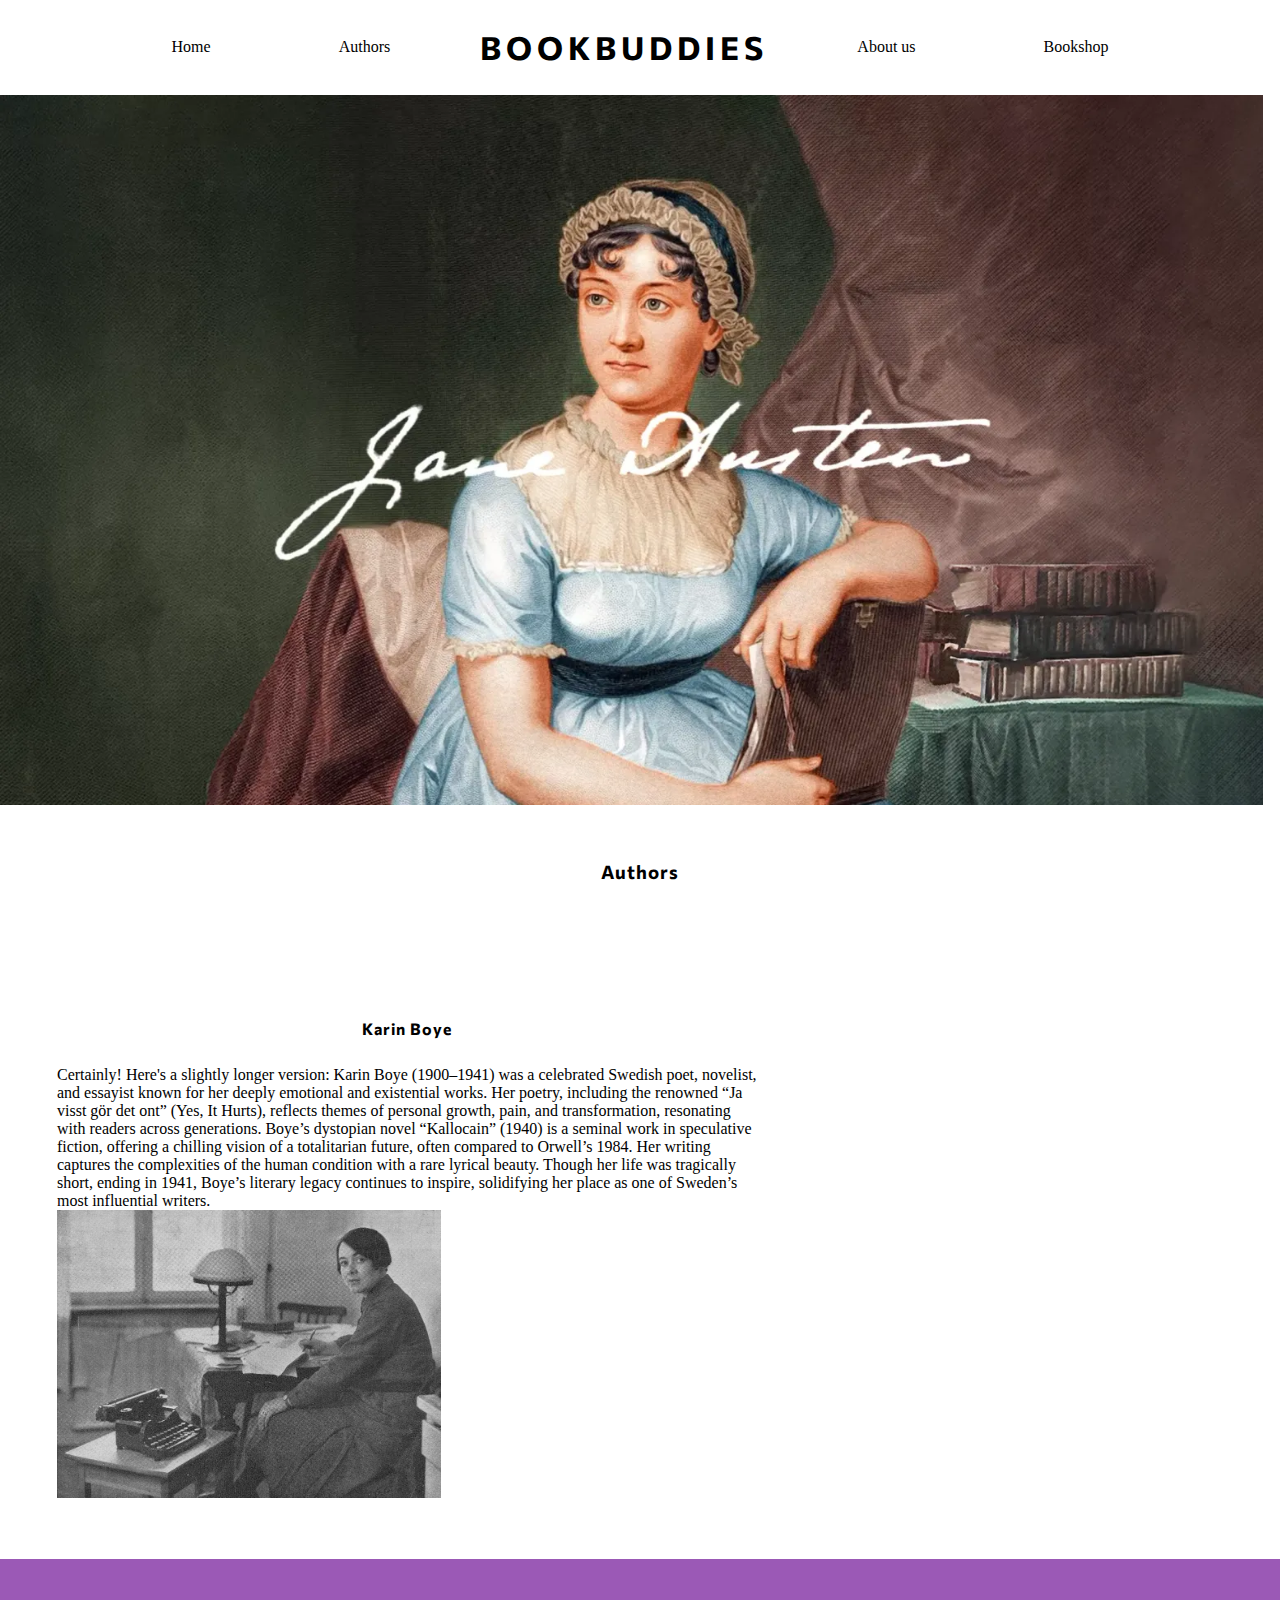
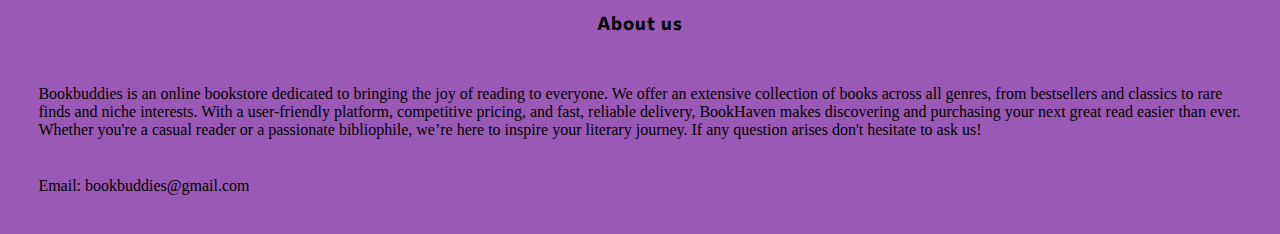
==== HTML/index2.html @ 6ad6a50b "The first page finished and the second page almost finished!" ====
<!DOCTYPE html>
<html lang="en">
<head>
    <meta charset="UTF-8">
    <meta name="viewport" content="width=device-width, initial-scale=1.0">
    <link rel="stylesheet" href="/CSS/stylesheet.css">
    <title>Authors</title>
    <link href="https://fonts.googleapis.com/css2?family=Commissioner:wght@100..900&display=swap" rel="stylesheett">
</head>
<body class="authorspage">
    <header>
        <nav class="navbar">
            <a class="navbars" href="/HTML/index.html"> Home </a>
            <a class="navbars" href="/HTML/index2.html"> Authors </a>
            <h1>BOOKBUDDIES</h1>
            <a class="navbars" href=about> About us </a>
            <a class="navbars" href=bookshop> Bookshop </a>
        </nav>

        <img class="janeausten" src="/img/janeausten.webp" alt="jane Auten">
    </header>
    <h3 class="allauthors">Authors</h3>

    <section1 class="Karinauthor">
        <h4 class="Karinauthorhd">Karin Boye</h4>
        <p>
            Certainly! Here's a slightly longer version:
            
            Karin Boye (1900–1941) was a celebrated Swedish poet, novelist, and essayist known for her deeply emotional and existential works. Her poetry, including the renowned “Ja visst gör det ont” (Yes, It Hurts), reflects themes of personal growth, pain, and transformation, resonating with readers across generations.
            
            Boye’s dystopian novel “Kallocain” (1940) is a seminal work in speculative fiction, offering a chilling vision of a totalitarian future, often compared to Orwell’s 1984. Her writing captures the complexities of the human condition with a rare lyrical beauty.
            
            Though her life was tragically short, ending in 1941, Boye’s literary legacy continues to inspire, solidifying her place as one of Sweden’s most influential writers.</p>
        <img class="karinboy" src="/img/Karinboye.jpg" alt="Karin Boye">
        
    </section1>

    <footer class="footer">
        <h3 class="about">About us</h3>
        <p class="fttext">Bookbuddies is an online bookstore dedicated to bringing the joy of reading to everyone. We offer an extensive collection of books across all genres, from bestsellers and classics to rare finds and niche interests. With a user-friendly platform, competitive pricing, and fast, reliable delivery, BookHaven makes discovering and purchasing your next great read easier than ever. Whether you're a casual reader or a passionate bibliophile, we’re here to inspire your literary journey. If any question arises don't hesitate to ask us!</p>
        <p class="fttext">Email: bookbuddies@gmail.com</p>
    </footer>
</body>
</html>
---- CSS/stylesheet.css ----
@import url(https://fonts.googleapis.com/css2?family=Commissioner:wght@300;400;500;600;700&display=swap);

*{
  margin: 0%;
  padding: 0%;
}

.homepage {
  display: grid;
  grid-template-columns: auto;
  grid-template-rows: auto ;
  grid-template-areas: 
  'hd '
  'subtitle'
  'sc1'
  'sc2'
  'ft';
}

.authorspage{
  display: grid;
  grid-template-columns: auto;
  grid-template-rows: auto ;
  column-gap: 4%;
  grid-template-areas: 
  'hd hd'
  'subtitle subtitle'
  'sc1 ig1'
  'ig2 sc2'
  'sc3 ig3'
  'ft ft';
}


header {
    grid-area: hd;
}

h1 {
    display: grid;
    grid-area: hd;

    font-family: "Commissioner", sans-serif;
    font-optical-sizing: auto;
    font-weight: weight;
    font-style: normal;
    letter-spacing: 5px;    
   
  }

  .navbars {
    text-decoration: none;
    color: black;
    position: relative;
    margin: 3%;
  }

  .navbars::after{
    content: '';
   height: 4px;
   width: 0%;
   background: #9b59b6;
   display: block;
   position: absolute;
   bottom: -10px;
   transition: all 0.4s;
   pointer-events: none;
  }

  a:hover::after{
    width: 100%;
  }
  
  nav {
    display: flex;
    justify-content: center;
    align-items: center;
    column-gap: 4%;
  }

  .library{
    max-width: 98.7vw;
    grid-area: hd;
  }

  .popular{

    display: flex;
    align-items: center;
    justify-content: center;
    grid-area: subtitle ;
    font-family: "Commissioner", sans-serif;
    font-optical-sizing: auto;
    font-weight: weight;
    font-style: normal;
    letter-spacing: 2px; 
    margin: 8%;
    
  }

  .authors {
    grid-area: sc1;
    display: flex;
    justify-content:space-around;
    align-items: center;
    max-width: 100vw;
    margin: 3%;
    
}

.authors img {
  width: 30vw;
  border-radius: 2px;
  transition: 0.5s;
}

.authors img:hover {
  width: 32vw;
  filter: blur(1px);
 
}


.popularbooks{
  grid-area: sc2;
  overflow: none;
  margin: 7% ;
  display: flex;
  justify-content: center;
  align-items: center;
  gap: 15%;
  justify-content: space-around;
 
}
.popularbooks img{
  width: 15vw;
  height: 100%;
  border-radius: 2px; 
  transition: 0.5s;

}

.popularbooks img:hover {
  width: 17vw;
  filter: blur(1px);
}

.janeausten{
  max-width: 98.7vw;
  grid-area: hd;
}


.about{
  font-family: "Commissioner", sans-serif;
  font-optical-sizing: auto;
  font-weight: weight;
  font-style: normal;
  letter-spacing: 1px;
  display: flex;
  justify-content: center;
  margin: 4%;
}

.fttext{
  margin: 3%;
  grid-area: ft;
}

.allauthors{
  font-family: "Commissioner", sans-serif;
  font-optical-sizing: auto;
  font-weight: weight;
  font-style: normal;
  letter-spacing: 1px;
  display: flex;
  justify-content: center;
  margin: 4%;
  grid-area: subtitle;
}

.Karinauthorhd{
  grid-area: sc1;
  margin: 5%;
  font-family: "Commissioner", sans-serif;
  font-optical-sizing: auto;
  font-weight: weight;
  font-style: normal;
  letter-spacing: 1px;
  display: flex;
  justify-content: center;
  margin: 4%;
}

.Karinauthor{
  margin: 7%;
}

.footer{
  grid-area:ft;
  background-color: #9b59b6;

}

.karinboy{
  grid-area: ig1 ;
  max-width: 30vw;
}
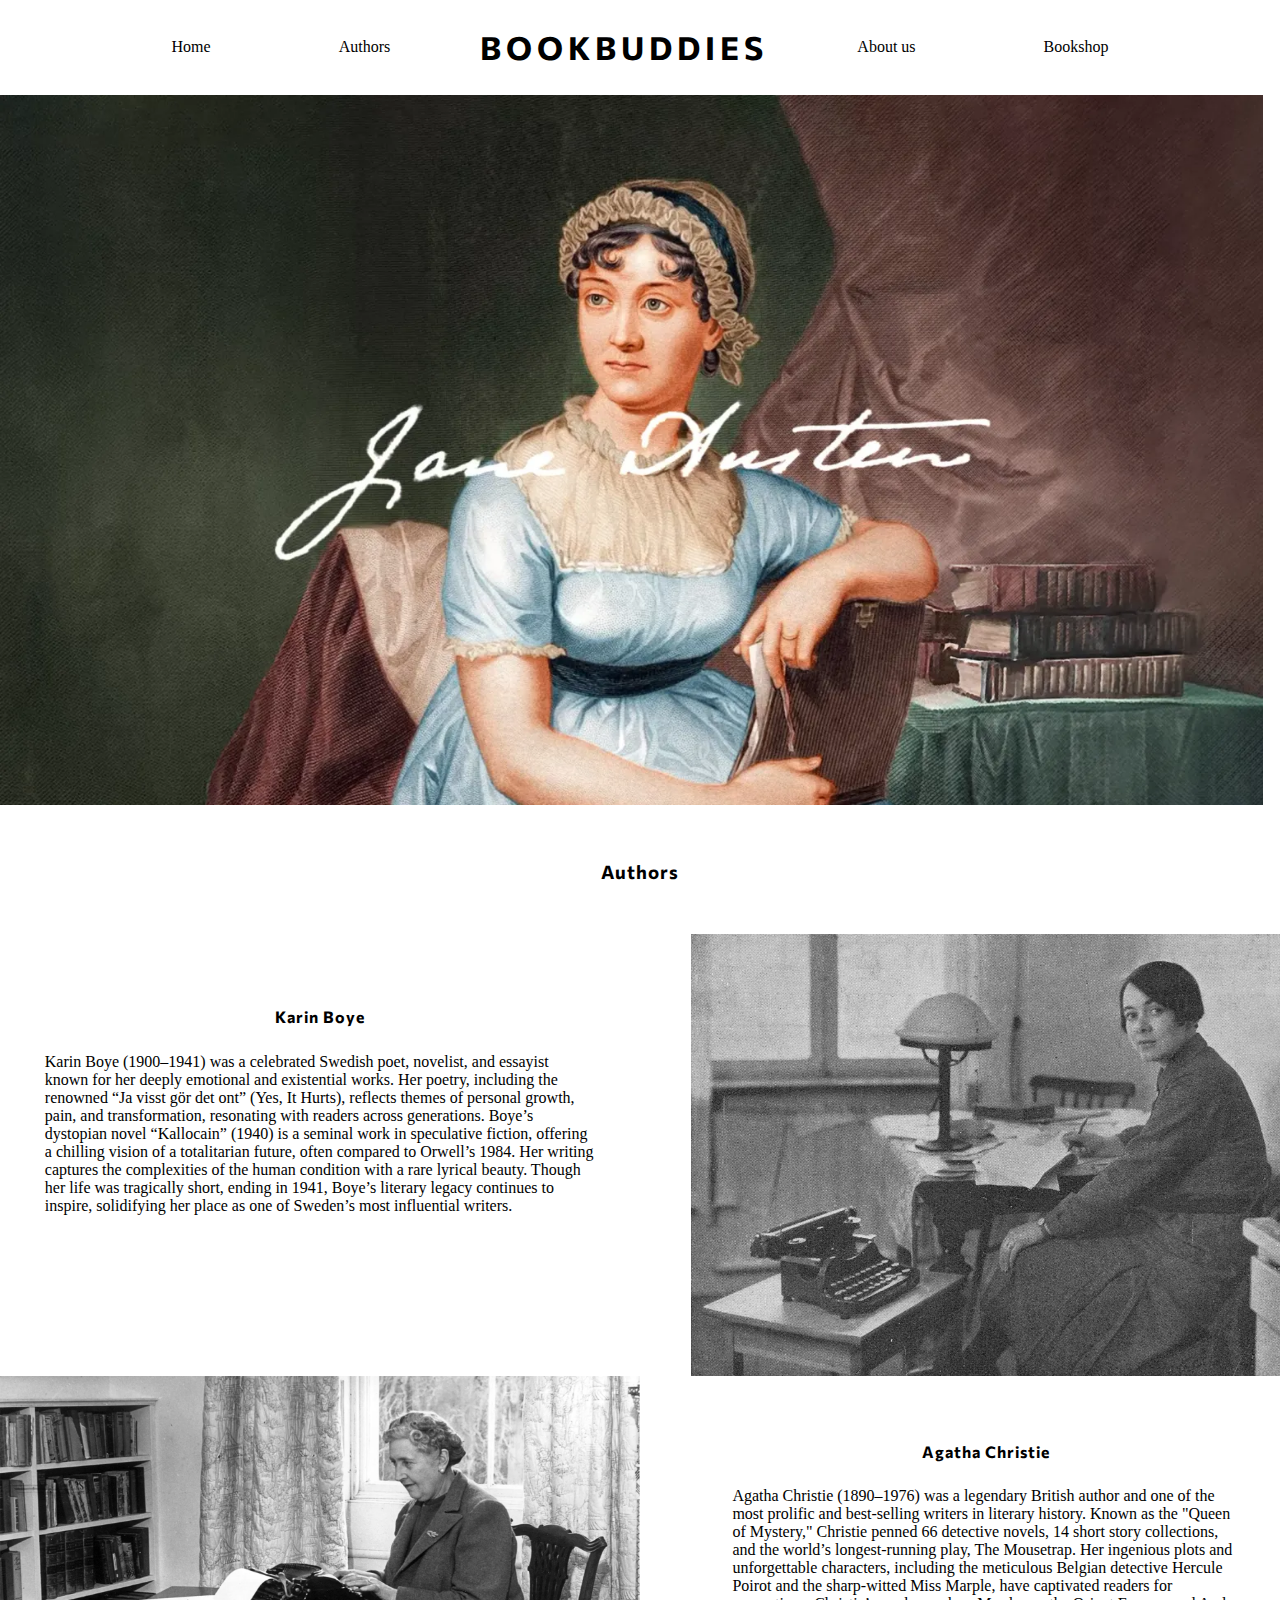
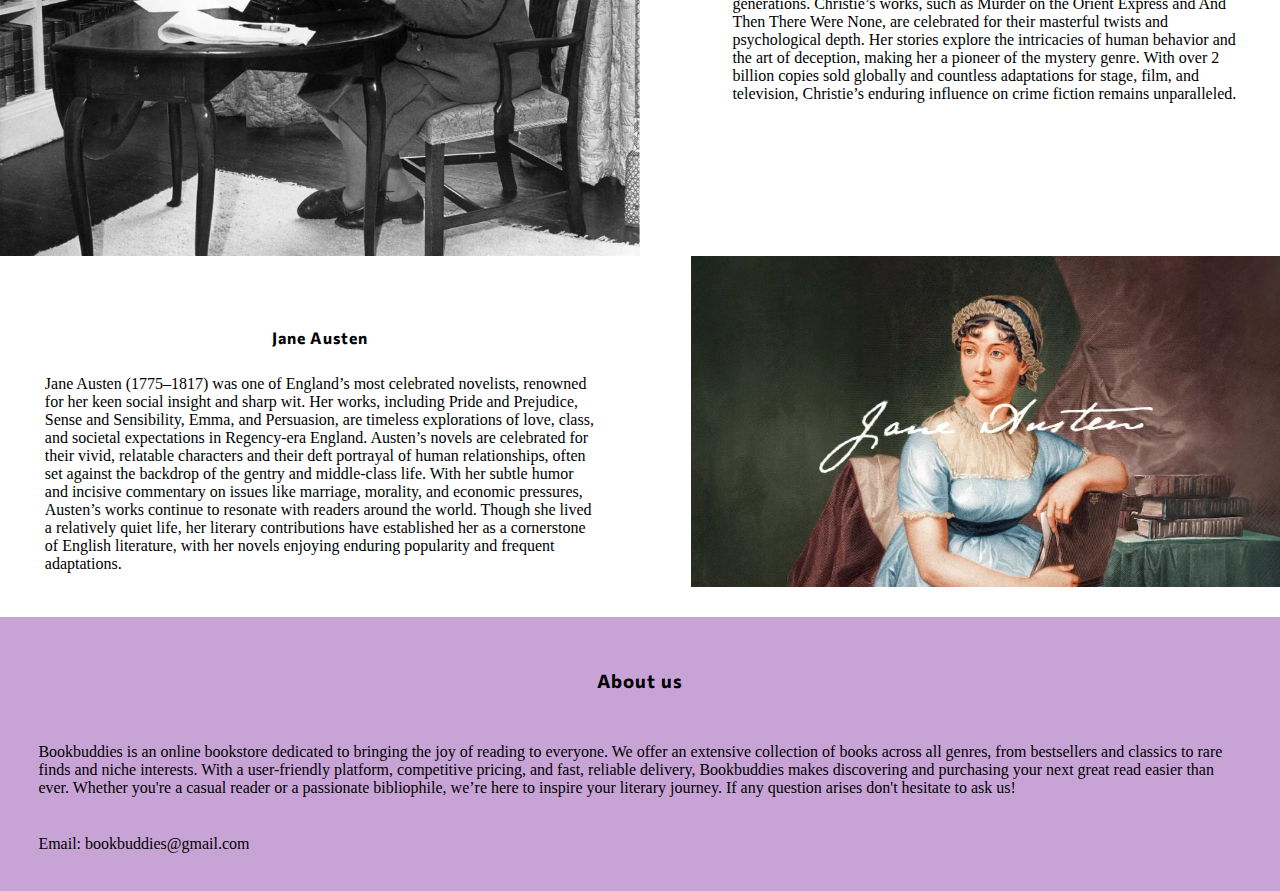
==== commit b97051c9: "Did the last page  about books!" ====
--- a/HTML/index2.html
+++ b/HTML/index2.html
@@ -13,31 +13,44 @@
             <a class="navbars" href="/HTML/index.html"> Home </a>
             <a class="navbars" href="/HTML/index2.html"> Authors </a>
             <h1>BOOKBUDDIES</h1>
-            <a class="navbars" href=about> About us </a>
-            <a class="navbars" href=bookshop> Bookshop </a>
+            <a class="navbars" href="#aboutbookbuddies"> About us </a>
+            <a class="navbars" href="index3.html"> Bookshop </a>
         </nav>
 
         <img class="janeausten" src="/img/janeausten.webp" alt="jane Auten">
     </header>
     <h3 class="allauthors">Authors</h3>
 
-    <section1 class="Karinauthor">
+    <section class="Karinauthor">
         <h4 class="Karinauthorhd">Karin Boye</h4>
         <p>
-            Certainly! Here's a slightly longer version:
             
             Karin Boye (1900–1941) was a celebrated Swedish poet, novelist, and essayist known for her deeply emotional and existential works. Her poetry, including the renowned “Ja visst gör det ont” (Yes, It Hurts), reflects themes of personal growth, pain, and transformation, resonating with readers across generations.
             
             Boye’s dystopian novel “Kallocain” (1940) is a seminal work in speculative fiction, offering a chilling vision of a totalitarian future, often compared to Orwell’s 1984. Her writing captures the complexities of the human condition with a rare lyrical beauty.
             
             Though her life was tragically short, ending in 1941, Boye’s literary legacy continues to inspire, solidifying her place as one of Sweden’s most influential writers.</p>
-        <img class="karinboy" src="/img/Karinboye.jpg" alt="Karin Boye">
         
-    </section1>
+        
+    </section>
+    <img class="karinboy" src="/img/Karinboye.jpg" alt="Karin Boye">
+    <section class="Agathacritieauthor">
+        <h4 class="Agathachristiehd">Agatha Christie</h4>
+        <p>Agatha Christie (1890–1976) was a legendary British author and one of the most prolific and best-selling writers in literary history. Known as the "Queen of Mystery," Christie penned 66 detective novels, 14 short story collections, and the world’s longest-running play, The Mousetrap. Her ingenious plots and unforgettable characters, including the meticulous Belgian detective Hercule Poirot and the sharp-witted Miss Marple, have captivated readers for generations.
 
-    <footer class="footer">
+            Christie’s works, such as Murder on the Orient Express and And Then There Were None, are celebrated for their masterful twists and psychological depth. Her stories explore the intricacies of human behavior and the art of deception, making her a pioneer of the mystery genre. With over 2 billion copies sold globally and countless adaptations for stage, film, and television, Christie’s enduring influence on crime fiction remains unparalleled.</p>
+    </section>
+    <img class="Agath" src="/img/agathachritie.jpg" alt="">
+    <section class="janeauthor">
+        <h4 class="Janehd">Jane Austen</h4>
+        <p>Jane Austen (1775–1817) was one of England’s most celebrated novelists, renowned for her keen social insight and sharp wit. Her works, including Pride and Prejudice, Sense and Sensibility, Emma, and Persuasion, are timeless explorations of love, class, and societal expectations in Regency-era England. Austen’s novels are celebrated for their vivid, relatable characters and their deft portrayal of human relationships, often set against the backdrop of the gentry and middle-class life.
+
+            With her subtle humor and incisive commentary on issues like marriage, morality, and economic pressures, Austen’s works continue to resonate with readers around the world. Though she lived a relatively quiet life, her literary contributions have established her as a cornerstone of English literature, with her novels enjoying enduring popularity and frequent adaptations.</p>
+    </section>
+    <img class="jane" src="/img/janeausten.webp" alt="">
+    <footer class="footer" id="aboutbookbuddies">
         <h3 class="about">About us</h3>
-        <p class="fttext">Bookbuddies is an online bookstore dedicated to bringing the joy of reading to everyone. We offer an extensive collection of books across all genres, from bestsellers and classics to rare finds and niche interests. With a user-friendly platform, competitive pricing, and fast, reliable delivery, BookHaven makes discovering and purchasing your next great read easier than ever. Whether you're a casual reader or a passionate bibliophile, we’re here to inspire your literary journey. If any question arises don't hesitate to ask us!</p>
+        <p class="fttext">Bookbuddies is an online bookstore dedicated to bringing the joy of reading to everyone. We offer an extensive collection of books across all genres, from bestsellers and classics to rare finds and niche interests. With a user-friendly platform, competitive pricing, and fast, reliable delivery, Bookbuddies makes discovering and purchasing your next great read easier than ever. Whether you're a casual reader or a passionate bibliophile, we’re here to inspire your literary journey. If any question arises don't hesitate to ask us!</p>
         <p class="fttext">Email: bookbuddies@gmail.com</p>
     </footer>
 </body>
--- a/CSS/stylesheet.css
+++ b/CSS/stylesheet.css
@@ -19,7 +19,7 @@
 
 .authorspage{
   display: grid;
-  grid-template-columns: auto;
+  grid-template-columns: 50%;
   grid-template-rows: auto ;
   column-gap: 4%;
   grid-template-areas: 
@@ -31,6 +31,20 @@
   'ft ft';
 }
 
+.bookstorepage{
+    display: grid;
+    grid-template-columns: auto;
+    grid-template-rows: auto ;
+    column-gap: 4%;
+    grid-template-areas: 
+    'hd'
+    'subtitle '
+    'sc1'
+    'sc2'
+    'sc3'
+    'ft';
+}
+
 
 header {
     grid-area: hd;
@@ -59,7 +73,7 @@
     content: '';
    height: 4px;
    width: 0%;
-   background: #9b59b6;
+   background: #C8A4D6;
    display: block;
    position: absolute;
    bottom: -10px;
@@ -189,20 +203,96 @@
   letter-spacing: 1px;
   display: flex;
   justify-content: center;
-  margin: 4%;
+  
 }
 
 .Karinauthor{
   margin: 7%;
+  grid-area: sc1;
 }
 
 .footer{
   grid-area:ft;
-  background-color: #9b59b6;
+  background-color: #C8A4D6;
 
 }
 
 .karinboy{
   grid-area: ig1 ;
+}
+
+.Agath{
+  grid-area:ig2;
   max-width: 30vw;
+}
+
+.Agathacritieauthor {
+  grid-area: sc2;
+  margin: 7%;
+}
+
+.karinboy, .Agath, .jane {
+  max-width: 100%;
+  height: auto;
+}
+
+.Agathachristiehd{
+  margin: 5%;
+  font-family: "Commissioner", sans-serif;
+  font-optical-sizing: auto;
+  font-weight: weight;
+  font-style: normal;
+  letter-spacing: 1px;
+  display: flex;
+  justify-content: center;
+  grid-area: sc2;
+}
+
+.jane{
+  grid-area: ig3;
+}
+.Janehd{
+  margin: 5%;
+  font-family: "Commissioner", sans-serif;
+  font-optical-sizing: auto;
+  font-weight: weight;
+  font-style: normal;
+  letter-spacing: 1px;
+  display: flex;
+  justify-content: center;
+ 
+}
+
+.janeauthor{
+  margin: 7%;
+  grid-area: sc3;
+}
+.Bookcase{
+  max-width: 98.7vw;
+}
+.bookshop{
+  display: flex;
+  align-items: center;
+  justify-content: center;
+  grid-area: subtitle ;
+  font-family: "Commissioner", sans-serif;
+  font-optical-sizing: auto;
+  font-weight: weight;
+  font-style: normal;
+  letter-spacing: 2px; 
+  margin: 3%;
+}
+
+.book{
+  grid-area: sc1;
+    display: flex;
+    justify-content:space-around;
+    align-items: center;
+    max-width: 100vw;
+    margin: 3%;
+    flex-wrap: wrap;
+}
+.book img{
+  width: 30vw;
+  border-radius: 2px;
 }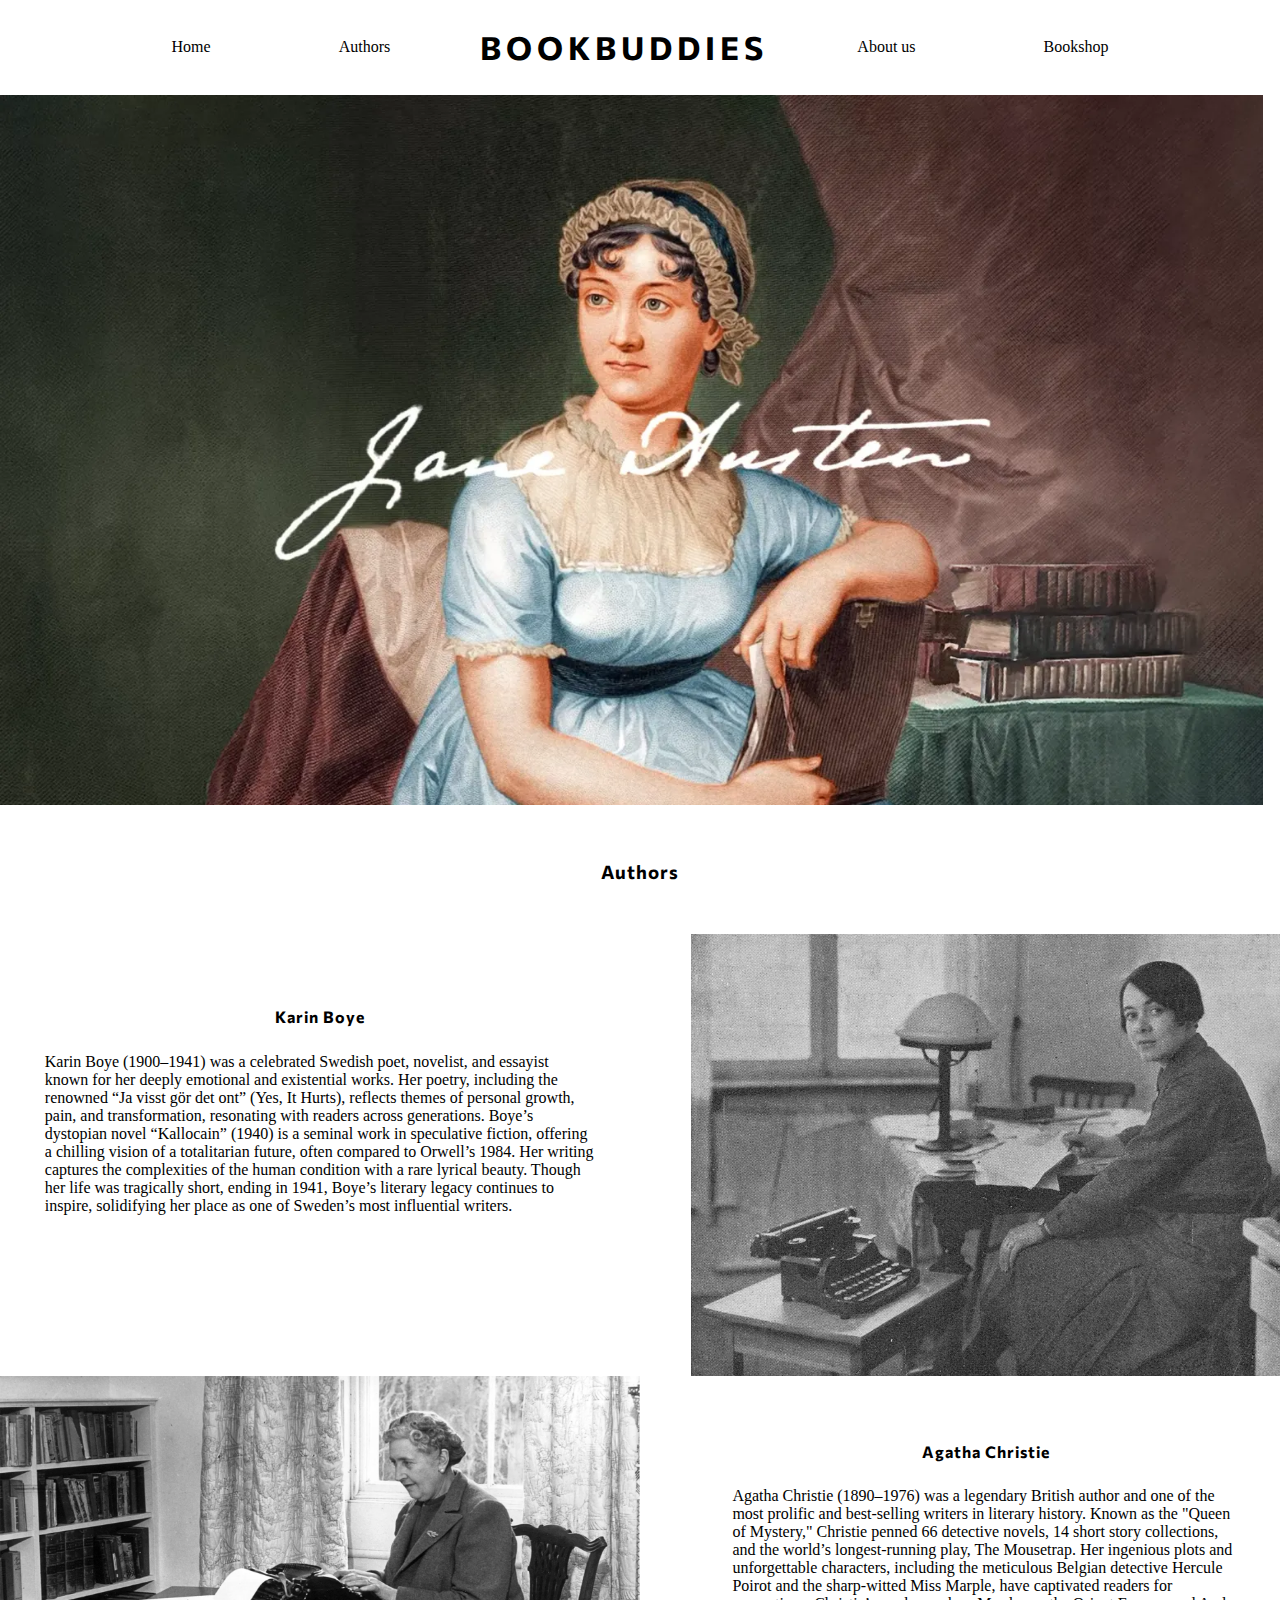
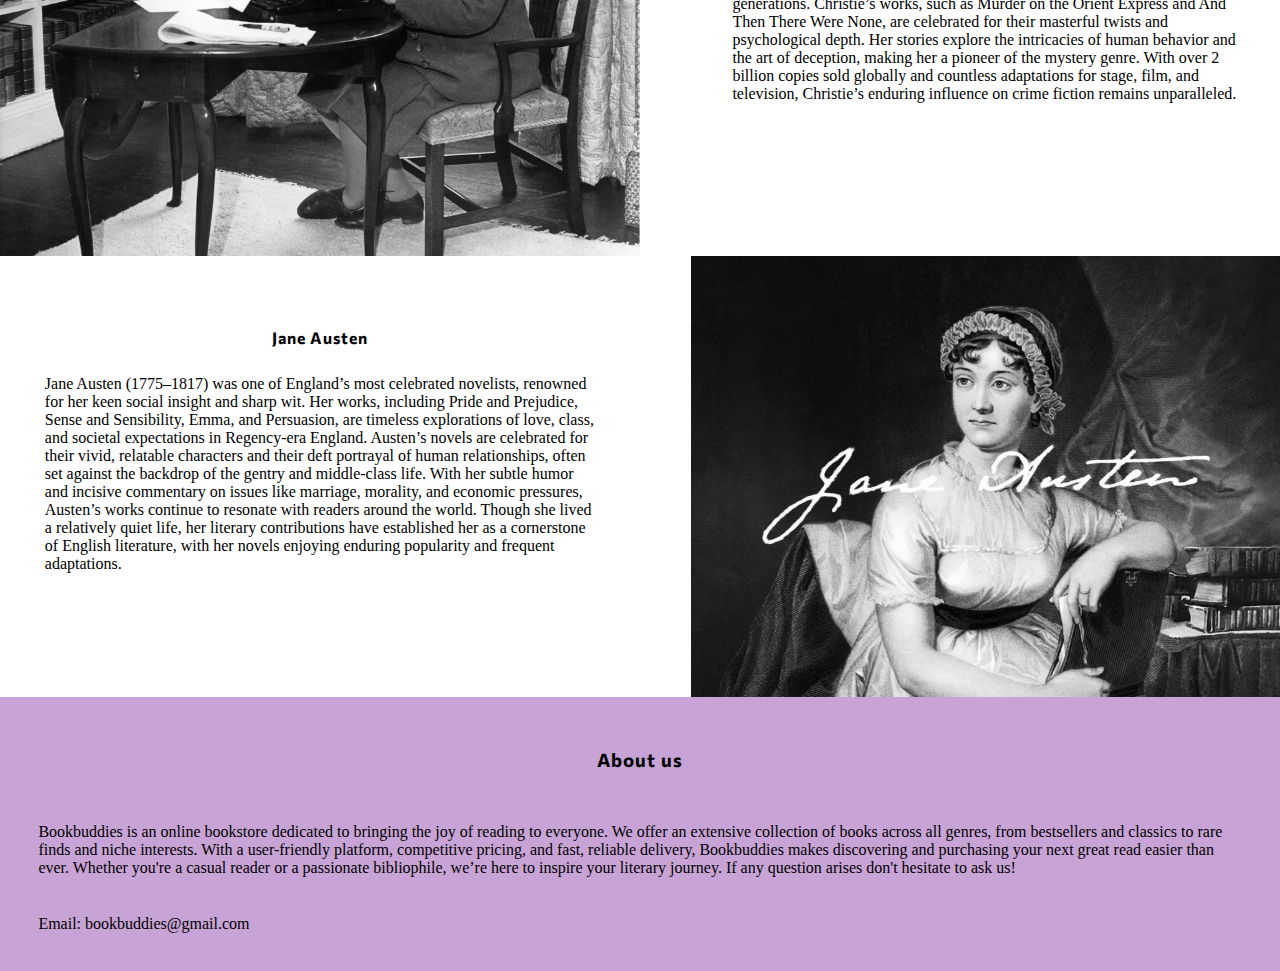
==== commit a78c96a7: "Finished all the pages" ====
--- a/HTML/index2.html
+++ b/HTML/index2.html
@@ -17,7 +17,7 @@
             <a class="navbars" href="index3.html"> Bookshop </a>
         </nav>
 
-        <img class="janeausten" src="/img/janeausten.webp" alt="jane Auten">
+        <img class="janeausten" src="/misc/janeausten.webp" alt="jane Auten">
     </header>
     <h3 class="allauthors">Authors</h3>
 
@@ -47,7 +47,7 @@
 
             With her subtle humor and incisive commentary on issues like marriage, morality, and economic pressures, Austen’s works continue to resonate with readers around the world. Though she lived a relatively quiet life, her literary contributions have established her as a cornerstone of English literature, with her novels enjoying enduring popularity and frequent adaptations.</p>
     </section>
-    <img class="jane" src="/img/janeausten.webp" alt="">
+    <img class="jane" src="/img/Jane.jpg" alt="">
     <footer class="footer" id="aboutbookbuddies">
         <h3 class="about">About us</h3>
         <p class="fttext">Bookbuddies is an online bookstore dedicated to bringing the joy of reading to everyone. We offer an extensive collection of books across all genres, from bestsellers and classics to rare finds and niche interests. With a user-friendly platform, competitive pricing, and fast, reliable delivery, Bookbuddies makes discovering and purchasing your next great read easier than ever. Whether you're a casual reader or a passionate bibliophile, we’re here to inspire your literary journey. If any question arises don't hesitate to ask us!</p>
--- a/CSS/stylesheet.css
+++ b/CSS/stylesheet.css
@@ -38,7 +38,8 @@
     column-gap: 4%;
     grid-template-areas: 
     'hd'
-    'subtitle '
+    'subtitle1 '
+    'subtitle2'
     'sc1'
     'sc2'
     'sc3'
@@ -274,7 +275,7 @@
   display: flex;
   align-items: center;
   justify-content: center;
-  grid-area: subtitle ;
+  grid-area: subtitle1 ;
   font-family: "Commissioner", sans-serif;
   font-optical-sizing: auto;
   font-weight: weight;
@@ -283,16 +284,39 @@
   margin: 3%;
 }
 
-.book{
-  grid-area: sc1;
-    display: flex;
-    justify-content:space-around;
-    align-items: center;
-    max-width: 100vw;
-    margin: 3%;
-    flex-wrap: wrap;
-}
-.book img{
-  width: 30vw;
+.book {
+  display: flex; 
+  justify-content: center; 
+  align-items: center;
+  margin: 1%; 
+}
+
+.book img {
+  width: auto;
+  height: auto;
+  max-width: 35vw; 
   border-radius: 2px;
+}
+
+
+.classic-books {
+  grid-area: sc2; 
+  display: flex;
+  justify-content: center;
+  align-items: center;
+  gap: 2%; 
+  flex-wrap: wrap;
+  margin: 5%; 
+}
+.Click{
+  display: flex;
+  align-items: center;
+  justify-content: center;
+  grid-area: subtitle2 ;
+  font-family: "Commissioner", sans-serif;
+  font-optical-sizing: auto;
+  font-weight: weight;
+  font-style: normal;
+  letter-spacing: 2px; 
+  
 }